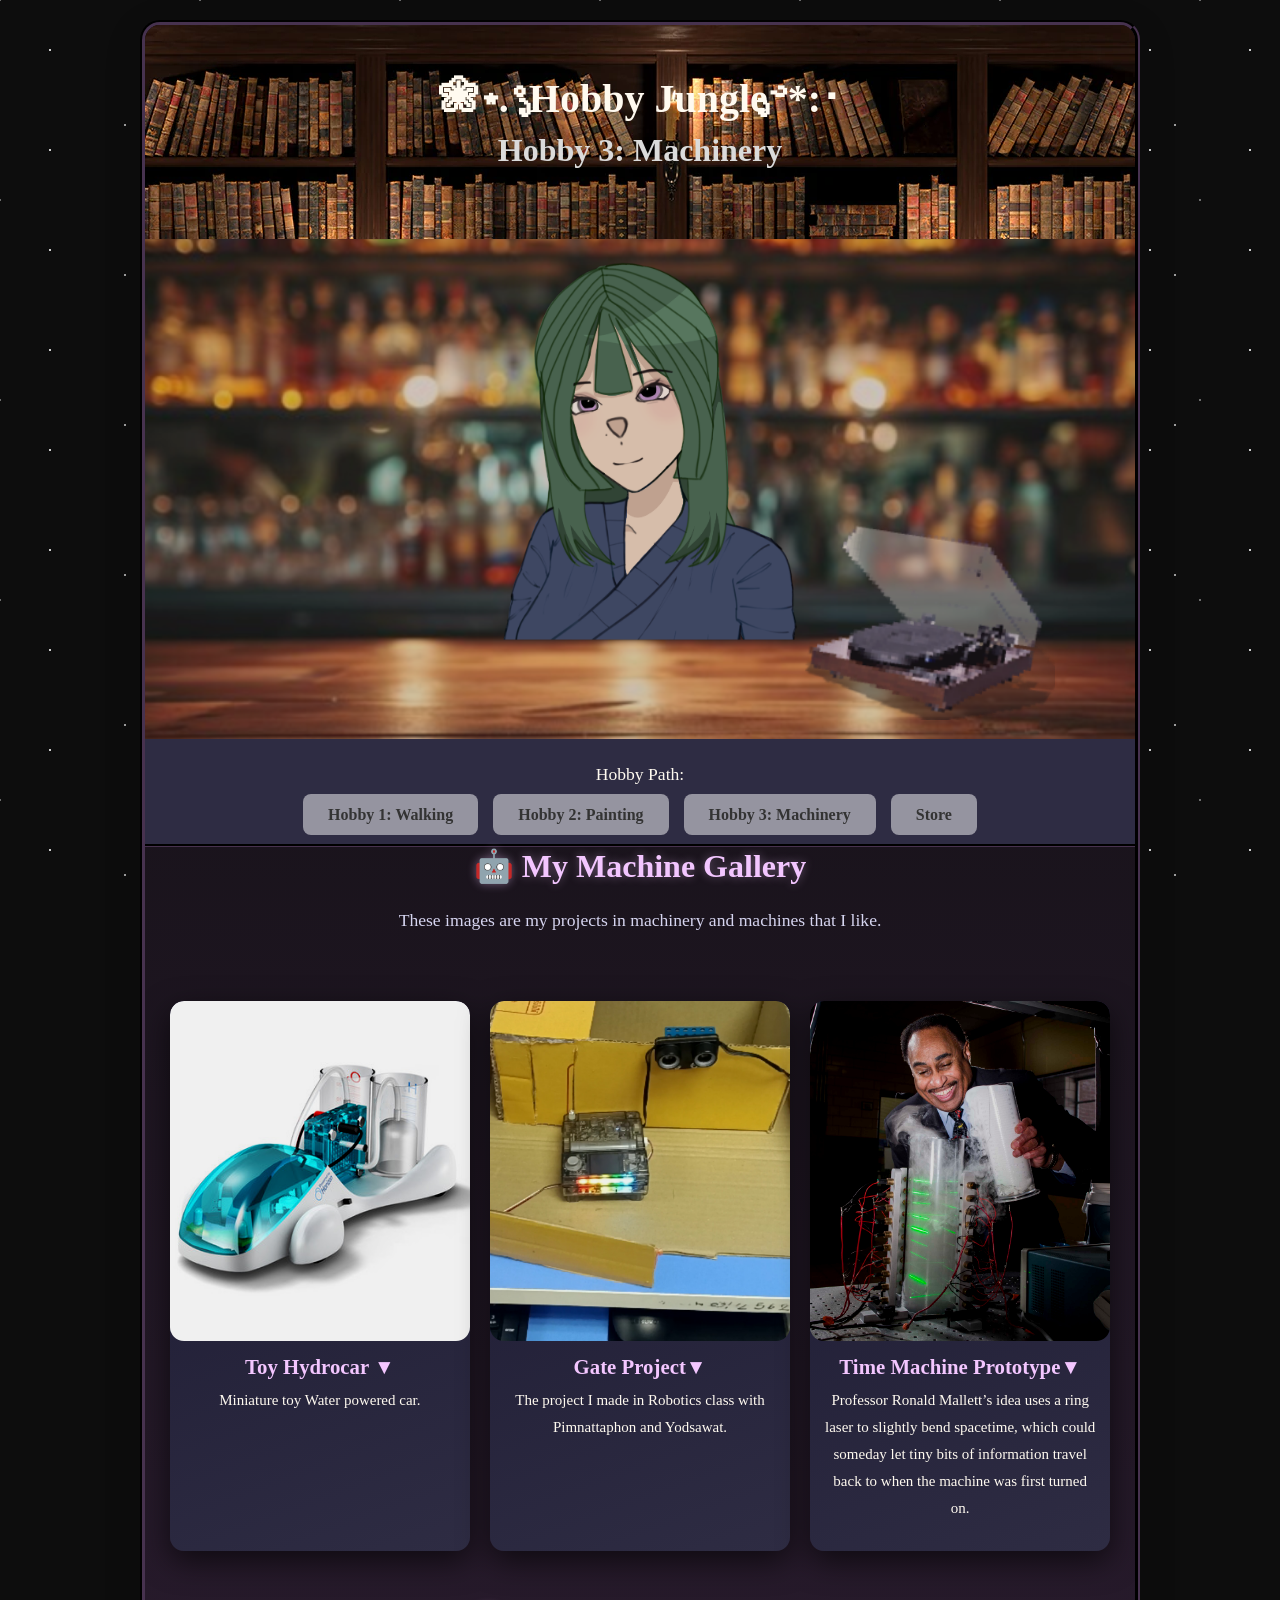
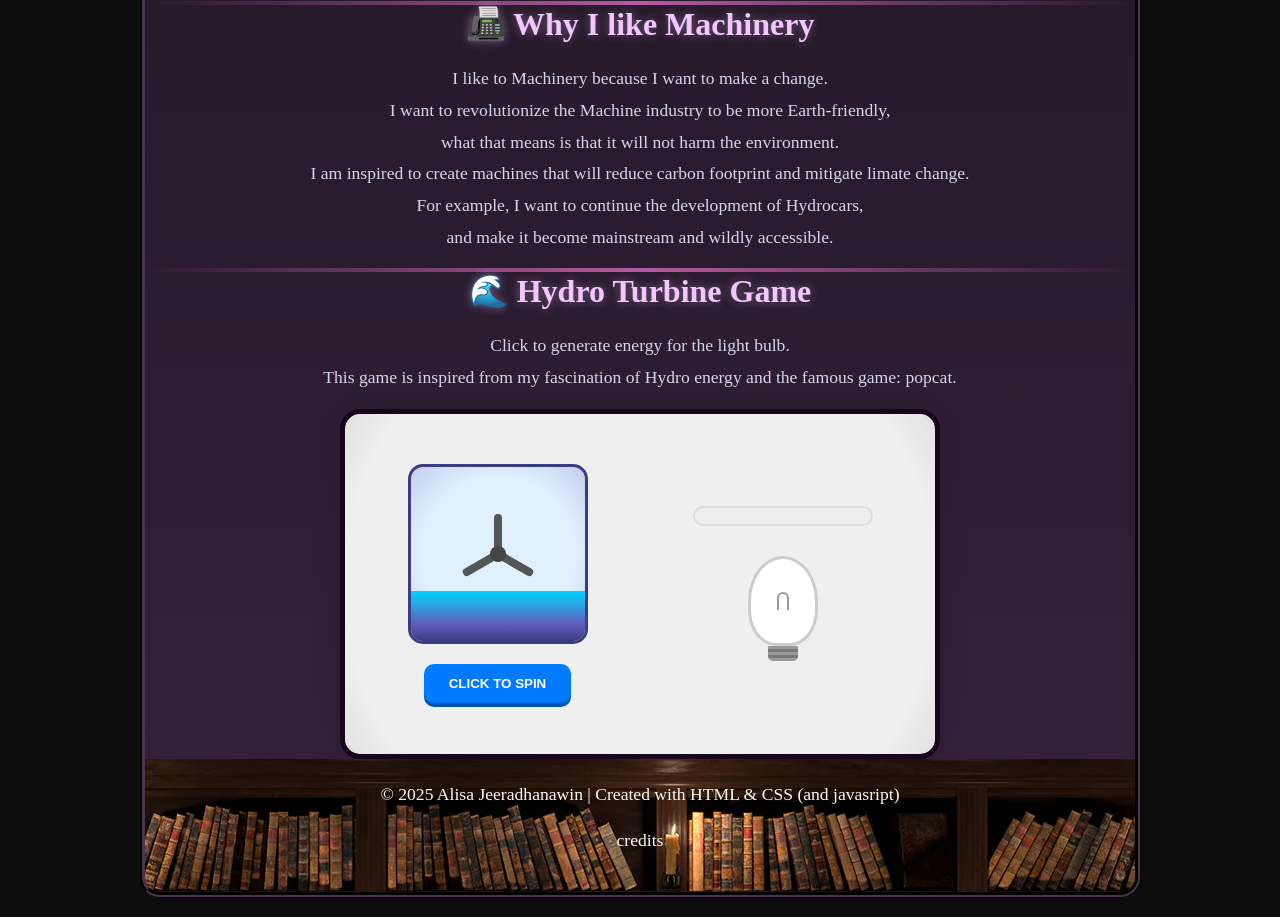
==== machinery.html @ 48896860 "GRR ALL EXCEPT AUDIO" ====
<!DOCTYPE html>
<html lang="en">
<head>
    <meta charset="UTF-8">
    <meta name="viewport" content="width=device-width, initial-scale=1.0">
    <title>Machinery</title>
    <link rel="stylesheet" href="stylemachinery.css">
</head>
<body>
<div class="container">
<div class="stars"></div>
    <div class="Title"></div>
    <header>
        <a href="index.html"><h1>❀⋆.°ೃHobby Jungleೃ࿔*:･</h1></a>
        <h2>Hobby 3: Machinery</h2>
    </header>

<section>
         
             
<div class="image-container" id="turntable">
    <img src="turntable.png" alt="Turntable">
    <div class="hover-text">Click to play music</div>
</div>

<audio id="audioPlayer">
    <source src="jazzbgmusic.mp3" type="audio/mpeg">
    Your browser doesn't support audio.
</audio>



<div class="image-container2" id="kid">
    <img src="kim.png" alt="Kim" class="sprite-img">
    <div class="hover-text2">Click to talk</div>
    <div class="click-text" id="clickText"></div>
    <div id="dialogueOptions" style="display:none;"></div>
</div>



    </section>

    <nav>
        <p>Hobby Path:</p>
        <ul>
            <li><a href="walking.html">Hobby 1: Walking</a></li>
            <li><a href="painting.html">Hobby 2: Painting</a></li>
            <li><a href="machinery.html" class="active">Hobby 3: Machinery</a></li>
            <li><a href="store.html">Store</a></li>
        </ul>
    </nav>


    <h2 id="galleryh2">🤖 My Machine Gallery</h2>
<p id="galleryp">These images are my projects in machinery and machines that I like.</p>

<div class="gallery">
    <div class="gallery-item flip-card">
        <div class="flip-card-inner">
            <div class="flip-card-front"><img src="1414767727650Hydrocar.jpg" alt="Hydrocartoy"></div>
            <div class="flip-card-back"><h3 id="ffh3">Fun Fact</h3><p id="ffp">Hydropower is one of the oldest energy sources, used for mechanical power (like grinding grain with waterwheels) for millennia (ancient Greece/China) long before electricity, but the first hydroelectric plant for electricity was in 1878 at Cragside, England, followed by Appleton, Wisconsin in 1882. </p></div>
        </div>
        <div class="gallery-info"><h3>Toy Hydrocar <span class="arrow">▼</span></h3><p>Miniature toy Water powered car.</p></div>
    </div>

    <div class="gallery-item flip-card">
        <div class="flip-card-inner">
            <div class="flip-card-front"><img src="Untitled51_20251224233516.png" alt="Gateproject"></div>
            <div class="flip-card-back"><h3 id="ffh3">Fun Fact</h3><p id="ffp">The earliest known concept for an automatic door with a sensor system was developed in the 1st century AD by Heron of Alexandria, a Greek mathematician and inventor. His system ingeniously used steam power and a series of pulleys to open the door, rather than modern electricity or infrared beams. </p></div>
        </div>
        <div class="gallery-info"><h3>Gate Project<span class="arrow">▼</span></h3><p>The project I made in Robotics class with Pimnattaphon and Yodsawat.</p></div>
    </div>

    <div class="gallery-item flip-card">
        <div class="flip-card-inner">
            <div class="flip-card-front"><img src="191231112033-01-ronald-mallett-file-restricted.jpg" alt="Photo 3"></div>
            <div class="flip-card-back"><h3 id="ffh3">Fun Fact</h3><p id="ffp">Closed timelike curves (CTCs) appeared in a legitimate solution to Albert Einstein's equations of general relativity discovered by logician Kurt Gödel, who was Einstein's friend and colleague. </p></div>
        </div>
        <div class="gallery-info"><h3>Time Machine Prototype<span class="arrow">▼</span></h3><p>Professor Ronald Mallett’s idea uses a ring laser to slightly bend spacetime, which could someday let tiny bits of information travel back to when the machine was first turned on.</p></div>
    </div>
</div> 
<hr>


<h2 id="galleryh2">📠 Why I like Machinery</h2>
<p id="galleryp">I like to Machinery because I want to make a change.<br> I want to revolutionize the Machine industry to be more Earth-friendly, <br>  what that means is that it will not harm the environment.<br>
    I am inspired to create machines that will reduce carbon footprint and mitigate limate change.<br> For example, I want to continue the development of Hydrocars, <br> and make it become mainstream and wildly accessible.

<hr>

<h2 id="galleryh2">🌊 Hydro Turbine Game</h2>
<p id="galleryp">Click to generate energy for the light bulb. <br> This game is inspired from my fascination of Hydro energy and the famous game: popcat.</p>
    
  <div id="game-container">
        <div class="side-box">
            <div id="turbine-area">
                <div id="turbine">
                    <div class="blade" style="transform: rotate(0deg);"></div>
                    <div class="blade" style="transform: rotate(120deg);"></div>
                    <div class="blade" style="transform: rotate(240deg);"></div>
                    <div class="hub"></div>
                </div>
                <div id="water"></div>
            </div>
            <button id="clickBtn">CLICK TO SPIN</button>
        </div>

        <div class="side-box">
            <div id="bar-container">
                <div id="bar-fill"></div>
            </div>

            <div class="bulb-housing">
                <div id="glass-bulb">
                    <div id="glow"></div>
                    <div id="filament"></div>
                </div>
                <div class="base-metal"></div>
            </div>
        </div>
    </div>


    <footer>
        <p>© 2025 Alisa Jeeradhanawin | Created with HTML & CSS (and javasript)</p>
        <a href="credits.html"><p>credits</p></a>
    </footer>
<script src="scriptmachinery.js"></script>
</div>
</body>
</html>
---- stylemachinery.css ----
* {
            margin: 0;
            padding: 0;
            box-sizing: border-box;
        }
        
        body {
            font-family: minecraft;
            background-color:#0D0D0D;
            background-size: cover;
            background-repeat: no-repeat;
            background-attachment: fixed;
             background-position: center;
            min-height: 100vh;
            padding: 20px;
            border-radius: 20px;
            cursor: url("cursor.png") 16 16, auto;
        }
        
 a:hover,
button:hover,
.image-container:hover,
.image-container2:hover,
.dialogue-option:hover {
    cursor: url("cursor(hovering).png") 16 16, pointer;
}

::selection {
    background: rgba(0, 0, 0, 0.85);
    color: #ffffff;
}

::-moz-selection {
    background: rgba(0, 0, 0, 0.85);
    color: #ffffff;
}

.container {
    max-width: 1000px;
    margin: 0 auto;
    background: #0D0D0D;
    background: linear-gradient(180deg, rgba(13, 13, 13, 1) 0%,#34213B 100%);
    color: #f0f0f0;
    border-radius: 20px;
    box-shadow: 0 10px 40px rgba(0,0,0,0.1);
    overflow: hidden;
    border:rgb(71, 50, 79), 5px;
    border-style: groove;
}

.stars {
    position: fixed;       
    top: 0;
    left: 0;
    width: 100%;
    height: 100%;
    background:
        radial-gradient(circle, rgba(255,255,255,0.8) 1px, transparent 1px),
        radial-gradient(circle, rgba(255,255,255,0.6) 1px, transparent 1px),
        radial-gradient(circle, rgba(255,255,255,0.4) 1px, transparent 1px);
    background-size: 100px 100px, 150px 150px, 200px 200px; 
    background-position: 0 0, 50px 50px, 100px 100px;
    animation: starMove 20s linear infinite;
    z-index: -1;           
    pointer-events: none;  
}

@keyframes starMove {
    from {
        background-position: 0 0, 50px 50px, 100px 100px;
    }
    to {
        background-position: 100px 100px, 150px 150px, 200px 200px;
    }
}
        
        header {
            background-image: url(25BookshelfBackground.jpg);
            color: floralwhite;
            padding: 50px 30px;
            text-align: center;
        }
        
        header h1 {
            font-size: 2.5em;
            margin-bottom: 10px;
            font-family:Edwardian Script ITC;
            color: floralwhite;
        } 
        
        header p {
            font-size: 1.2em;
            opacity: 0.9;
        }
        
nav {
    background:  #2e2c43;
    padding: 20px;
    border-bottom: 3px solid rgb(71, 50, 79);
    border-bottom-style: groove;
}
        
        nav ul {
            list-style: none;
            display: flex;
            gap: 15px;
            justify-content: center;
            flex-wrap: wrap;
        }
        
        nav a {
            text-decoration: none;
            color: #333;
            background:  #ffffff7e;
            padding: 12px 25px;
            border-radius: 8px;
            font-weight: bold;
            transition: all 0.3s;
        }

        nav p {color: floralwhite;}
        
        nav a:hover {
            background:  #764ba2;
            transform: translateY(-2px);
            box-shadow: 0 5px 15px rgba(102, 126, 234, 0.3);
        }
        
        section {
            padding: 40px 30px;
            width: 1000px;
            height: 500px;
            background-image: url("barbg.png");
            background-repeat: no-repeat;
            object-fit:cover;
            
        }
        
        h2 {
            color: #dbdbdb;
            margin-bottom: 20px;
            font-size: 2em;
        }
        
        p {
            line-height: 1.8;
            color: floralwhite;
            font-size: 1.1em;
             text-align: center;
             padding-bottom: 15px;
        }

        h1 a{text-align: none;
        color: floralwhite;}

        a{text-decoration: none
        }
        
        footer {
            background-image: url(25BookshelfBackground.jpg);
            color: floralwhite;
            text-align: center;
            padding: 20px;
        }
        


.image-container {
    position: relative;
    display: inline-block;
    cursor: pointer;
    transform: translate(630px, 60px);
}

.image-container img {
    width: 250px;
    height: auto;
    display: block;
    transition: transform 0.3s ease;
    transform-origin: center center;
}

.image-container:hover img {
    transform: scale(1.08);
    content: url('turntable(hovered).png');
}

.hover-text {
    position: absolute;
    bottom: 160px;
    left: 50%;
    transform: translateX(-50%);
    font-family: minecraft;
    color: #fff;
    padding: 8px 12px;
    border-radius: 5px;
    opacity: 0;
    transition: opacity 0.3s ease;
    font-size: 14px;
    white-space: nowrap;
}

.image-container:hover .hover-text {
    opacity: 1;
}
.image-container:hover img {
    content: url('turntable(hovered).png');
}

audio {
    display: none; 
}


.image-container2 {
    position:relative;
    left: 50%;
    top: 56%;
    transform: translate(-130%, -67%);
    display: inline-block;
    cursor: pointer;
}

.sprite-img {
    width: 310px;
    height: auto;
    display: block;
    transition: transform 0.3s ease;
    transform-origin: center center;
}

.image-container2:hover .sprite-img {
    transform: scale(1.05);
}

.hover-text2 {
    position: absolute;
    bottom: 350px;
    left: 50%;
    transform: translateX(-50%);
    font-family: minecraft;
    padding: 8px 12px;
    border-radius: 5px;
    opacity: 0;
    transition: opacity 0.3s ease;
    font-size: 16px;
    white-space: nowrap;
    color: white;
}

.image-container2:hover .hover-text2 {
    opacity: 1; 
}


.click-text {
    position: absolute;
    top: 110%;
    left: 50%;
    transform: translateX(-50%);
    font-family: minecraft;
    color: #333;
    background: #ffffff7e;
    padding: 10px 15px;
    border-radius: 8px;
    font-size: 18px;
    margin-top: 10px;
    display: none; 
    width: max-content;
    box-shadow: 0 5px 15px rgba(0,0,0,0.2);
    max-width: 1000px; 
    word-wrap: break-word; 
    white-space: normal; 
    overflow-wrap: break-word;
    text-align: center;

}


#dialogueOptions {
    position: absolute;
    left: -80px;  
    top: 320px;   
    width: 220px;
    padding: 0;
    background: transparent;
    z-index: 999;
    text-align: left;
}

.dialogue-option {
    display: block;
    font-size: 16px;
    color: #007bff;
    margin: 6px 0;
    cursor: pointer;
    text-decoration: underline;
    text-align: left;
}
.dialogue-option:hover {
    color: #0056b3;
}



hr {
    background: linear-gradient(
        90deg,
        transparent,
        #b45aa4,
        transparent
    );
    height: 4px;
    border: none;
}

#galleryh2 {
    color: #f3c6ff;
    text-align: center;
    text-shadow: 0 0 10px rgba(243,198,255,0.4);
}

#galleryp {
    color: #d6d5f0;
}


.gallery {
    display: flex !important;     
    flex-wrap: nowrap !important;  
    justify-content: center;      
    gap: 20px;
    max-width: 1100px;          
    margin: 50px auto;
    width: 95%;
}

.gallery-item {
    flex: 1;                    
    min-width: 0;                 
    max-width: 320px;          
    background: linear-gradient(160deg, #1a1830, #2e2c43);
    border-radius: 14px;
    overflow: hidden;
    box-shadow: 0 10px 30px rgba(0,0,0,0.6);
    transition: transform 0.3s ease;
}

.gallery-item img {
    width: 100% !important;        
    height: 400px;                
    display: block;
    object-fit: cover;             
}


.gallery-item:hover {
    transform: translateY(-8px);
}

.gallery-item img {
    width: 339px;     
    height: 438px;    
    display: block;
    object-fit: cover;
    filter: brightness(0.9) contrast(1.1);
    transition: filter 0.3s ease;
    
}

.gallery-item {
    display: flex;
    flex-direction: column; 
    align-items: center;    
}

.gallery-item:hover img {
    filter: brightness(1.05) contrast(1.15);
}

.gallery-info {
    padding: 14px;
    text-align: center;
    position: relative;
}

.gallery-info p {
    word-break: break-word;
    font-size: 15px;
}

.gallery-info h3 {
    color: #f3c6ff;
    font-size: 1.3em;
    margin-bottom: 8px;
}


.flip-card {
    perspective: 1000px;
}

.flip-card-inner {
    position: relative;
    width: 100%;
    height: 340px; 
    transition: transform 0.8s;
    transform-style: preserve-3d;
}

.flip-card.flipped .flip-card-inner {
    transform: rotateY(180deg);
}

.flip-card-front,
.flip-card-back {
    position: absolute;
    width: 100%;
    height: 100%;
    backface-visibility: hidden;
    border-radius: 14px;
    overflow: hidden;
}

.flip-card-front img {
    width: 100%;
    height: 100%;
    object-fit: cover;
}

.flip-card-back {
    background: linear-gradient(160deg, #1a1830, #2e2c43);
    color: #fff;
    display: flex;
    flex-direction: column;
    justify-content: center;
    align-items: center;
    padding: 20px;
    transform: rotateY(180deg);
}

#game-container {
    width: 600px;
    height: 350px;
    background: radial-gradient(circle,rgba(239, 239, 239, 1) 86%, rgba(227, 225, 225, 1) 100%);
    border: 5px solid  #18051d;
    border-radius: 20px;
    display: flex;
    padding: 20px;
    box-shadow: 0 10px 30px rgba(0,0,0,0.1);
    display: flex;        
    justify-content: center; 
    align-items: center;     
    gap: 20px;
    margin-left: auto;   
    margin-right: auto;
}

.side-box {
    flex: 1;
    display: flex;
    flex-direction: column;
    align-items: center;
    justify-content: center;
    position: relative;
}

#turbine-area {
    width: 180px;
    height: 180px;
    background: radial-gradient(circle,rgba(225, 240, 255, 1) 63%, rgba(195, 205, 235, 1) 100%);
    border: 3px solid rgba(60, 60, 130, 1);
    border-radius: 15px;
    position: relative;
    overflow: hidden; 
    display: flex;
    justify-content: center;
    align-items: center;
}

#turbine {
    width: 80px;
    height: 80px;
    position: relative;
    z-index: 5;
}

.hub {
    position: absolute;
    width: 16px; height: 16px;
    background: #444;
    border-radius: 50%;
    top: 50%; left: 50%;
    transform: translate(-50%, -50%);
}

.blade {
    position: absolute;
    width: 8px; height: 40px;
    background: #555;
    left: 36px; top: 0;
    transform-origin: bottom center;
    border-radius: 4px;
}

#water {
    position: absolute;
    bottom: 0; width: 100%; height: 50px;
    background: linear-gradient(360deg,rgba(60, 60, 130, 1) 0%, rgba(96, 96, 189, 1) 35%, rgba(0, 212, 255, 1) 100%);
}


#clickBtn {
    margin-top: 20px;
    padding: 12px 25px;
    background: #007bff;
    color: white;
    border: none;
    border-radius: 10px;
    font-weight: bold;
    cursor: pointer;
    box-shadow: 0 4px #0056b3;
}

#clickBtn:active {
    transform: translateY(2px);
    box-shadow: 0 2px #043366;
}


#bar-container {
    width: 180px; height: 20px;
    background: #eee;
    border: 2px solid #ddd;
    border-radius: 10px;
    margin-bottom: 30px;
    overflow: hidden;
}

#bar-fill {
    width: 0%; height: 100%;
    background: linear-gradient(to right, #3be21a, #b7e21a);
}


.bulb-housing {
    display: flex;
    flex-direction: column;
    align-items: center;
}

#glass-bulb {
    width: 70px; height: 90px;
    border: 3px solid #ccc;
    border-radius: 50% 50% 40% 40%;
    position: relative;
    background: #fff;
    display: flex;
    justify-content: center;
    align-items: center;
}

#glow {
    position: absolute;
    width: 80px; height: 80px;
    background: radial-gradient(circle, yellow 0%, transparent 75%);
    border-radius: 50%;
    opacity: 0; 
}

#filament {
    width: 12px; height: 18px;
    border: 2px solid #999;
    border-bottom: none;
    border-radius: 6px 6px 0 0;
}

.base-metal {
    width: 30px; height: 15px;
    background: #999;
    border-radius: 0 0 5px 5px;
    background: repeating-linear-gradient(#999, #999 3px, #777 3px, #777 6px);

}
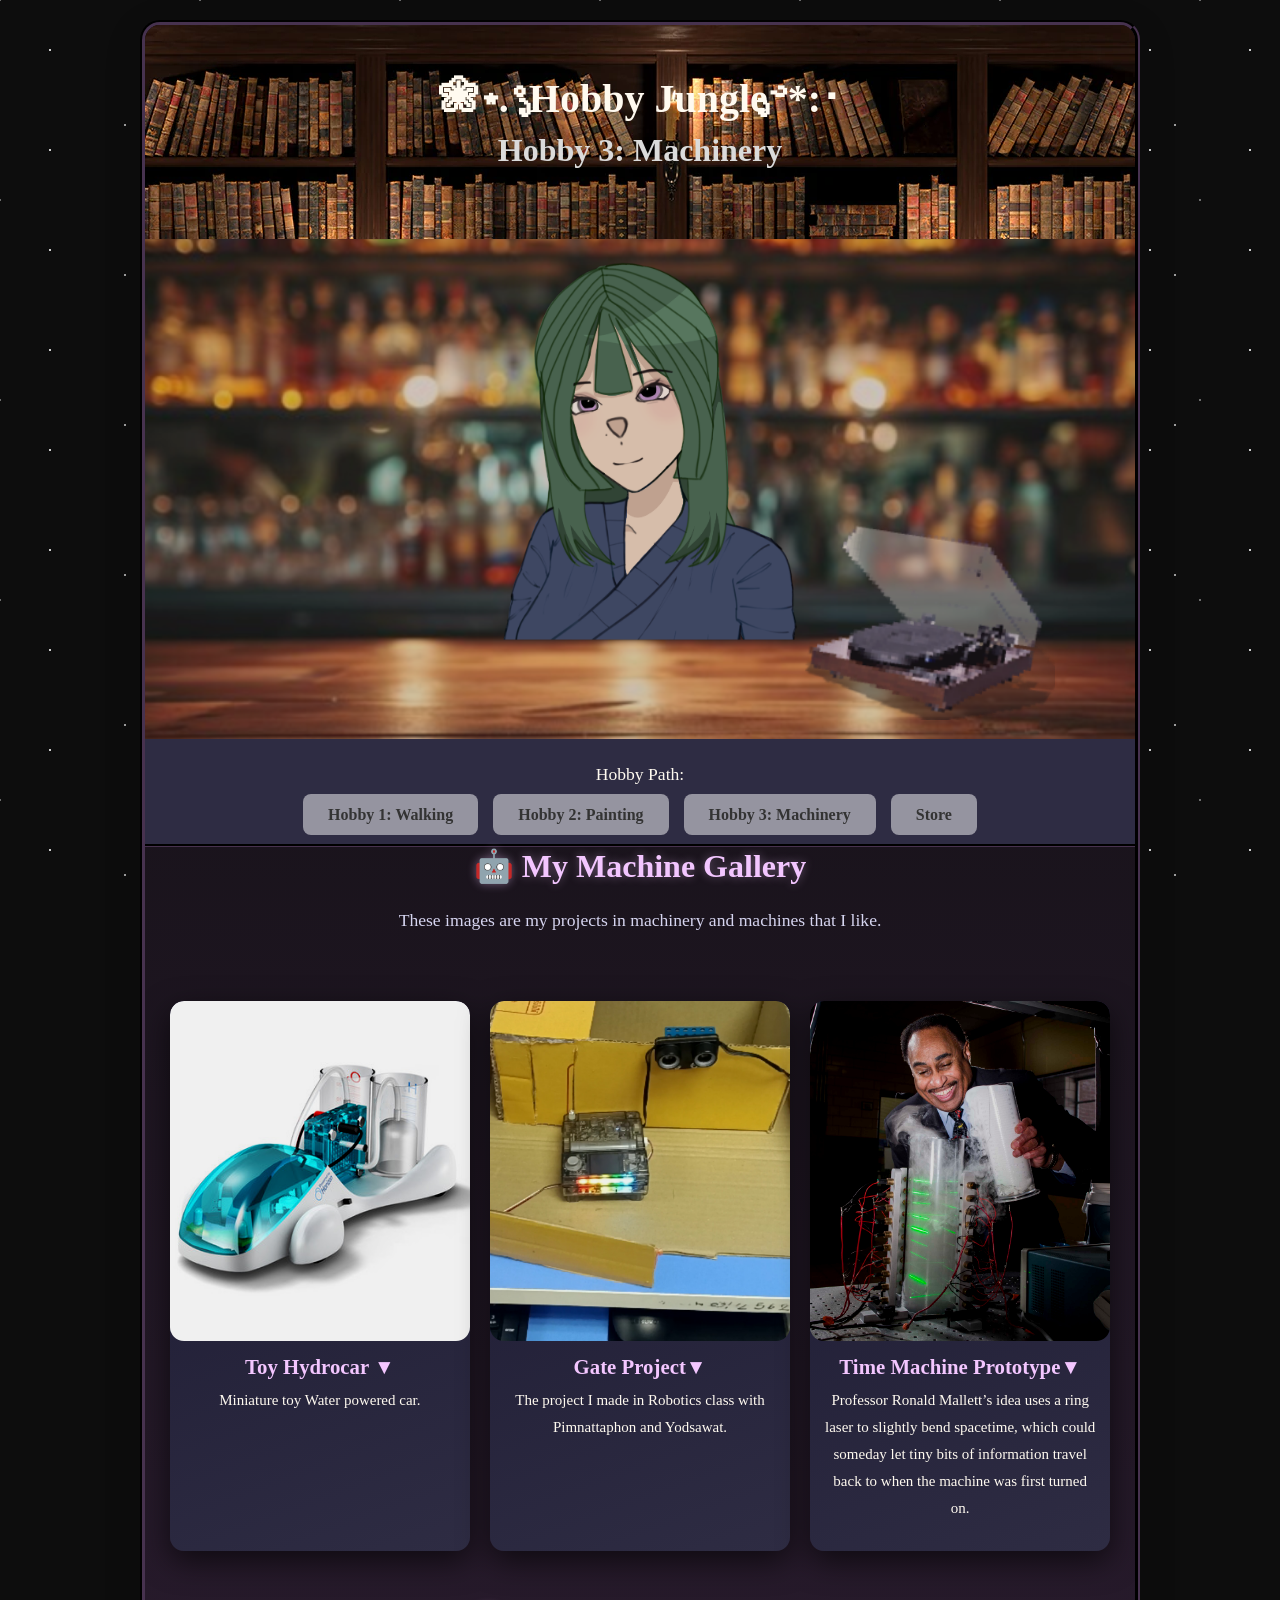
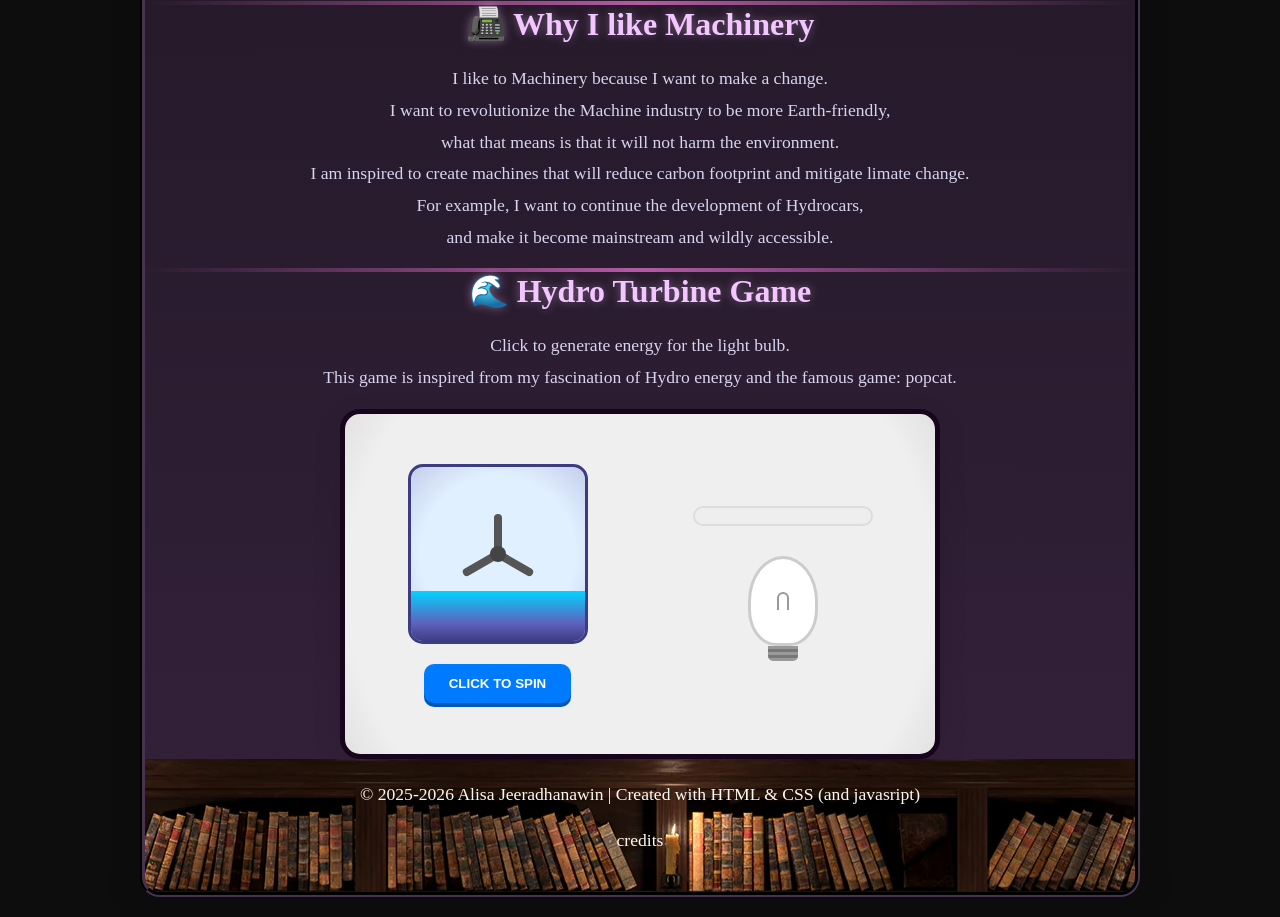
==== commit c1c96462: "Fix HTML structure and add missing elements" ====
--- a/machinery.html
+++ b/machinery.html
@@ -123,10 +123,11 @@
 
 
     <footer>
-        <p>© 2025 Alisa Jeeradhanawin | Created with HTML & CSS (and javasript)</p>
+        <p>© 2025-2026  Alisa Jeeradhanawin | Created with HTML & CSS (and javasript)</p>
         <a href="credits.html"><p>credits</p></a>
     </footer>
 <script src="scriptmachinery.js"></script>
 </div>
 </body>
-</html>+
+</html>
